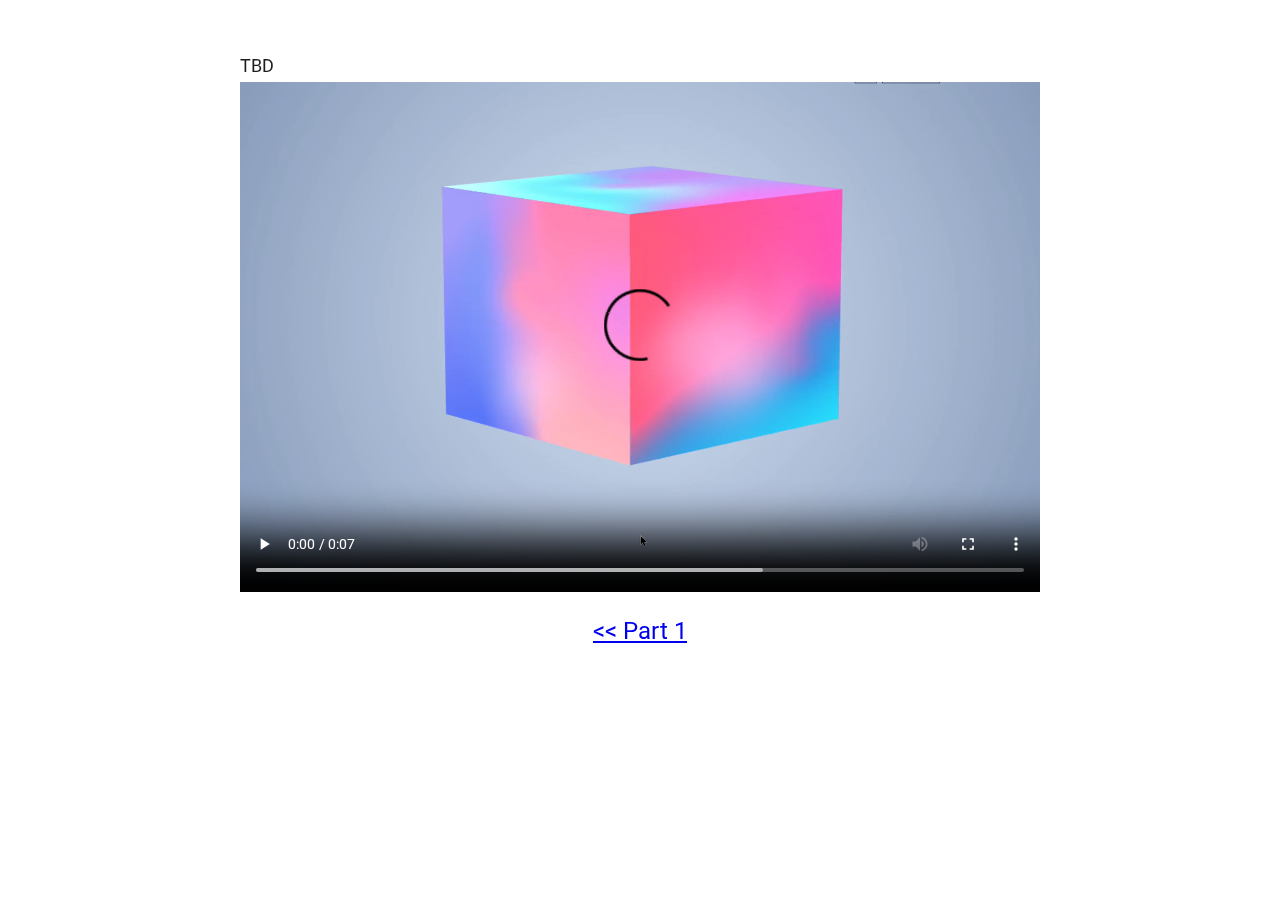
==== webgl-intro-part-2.html @ ef6c92c6 "added WebGl article 1st page" ====
<!DOCTYPE html>
<html lang="en">

<head>
    <meta charset="utf-8" />
    <link href="https://fonts.googleapis.com/css2?family=Roboto&display=swap" rel="stylesheet" />
    <link rel="stylesheet" href="styles/main.css">
</head>

<body>
    <div class="page-content">
        TBD
        <video controls>
            <source src="video/final.mp4" type="video/webm">
        </video>
        <p class='horizontally-centered-content'>
            <a href="index.html" class="page-link">&lt;&lt; Part 1</a>
        </p>
    </div>
</body>

</html>
---- styles/main.css ----
html,
body {
  margin: 0;
  padding: 0;
}

body {
  font-family: "Roboto", sans-serif;
  line-height: 1.75;
  font-size: 18px;
  color: #1d1d1d;
}

.page-content {
  max-width: 800px;
  margin: 50px auto;
}

img,
video {
  display: block;
  margin: 0 auto;
  width: 100%;
}

b {
  /* TODO: pick right color
  color: #e414e3; */
}

.horizontally-centered-content {
  text-align: center;
}

.page-link {
  font-size: 24px;
}
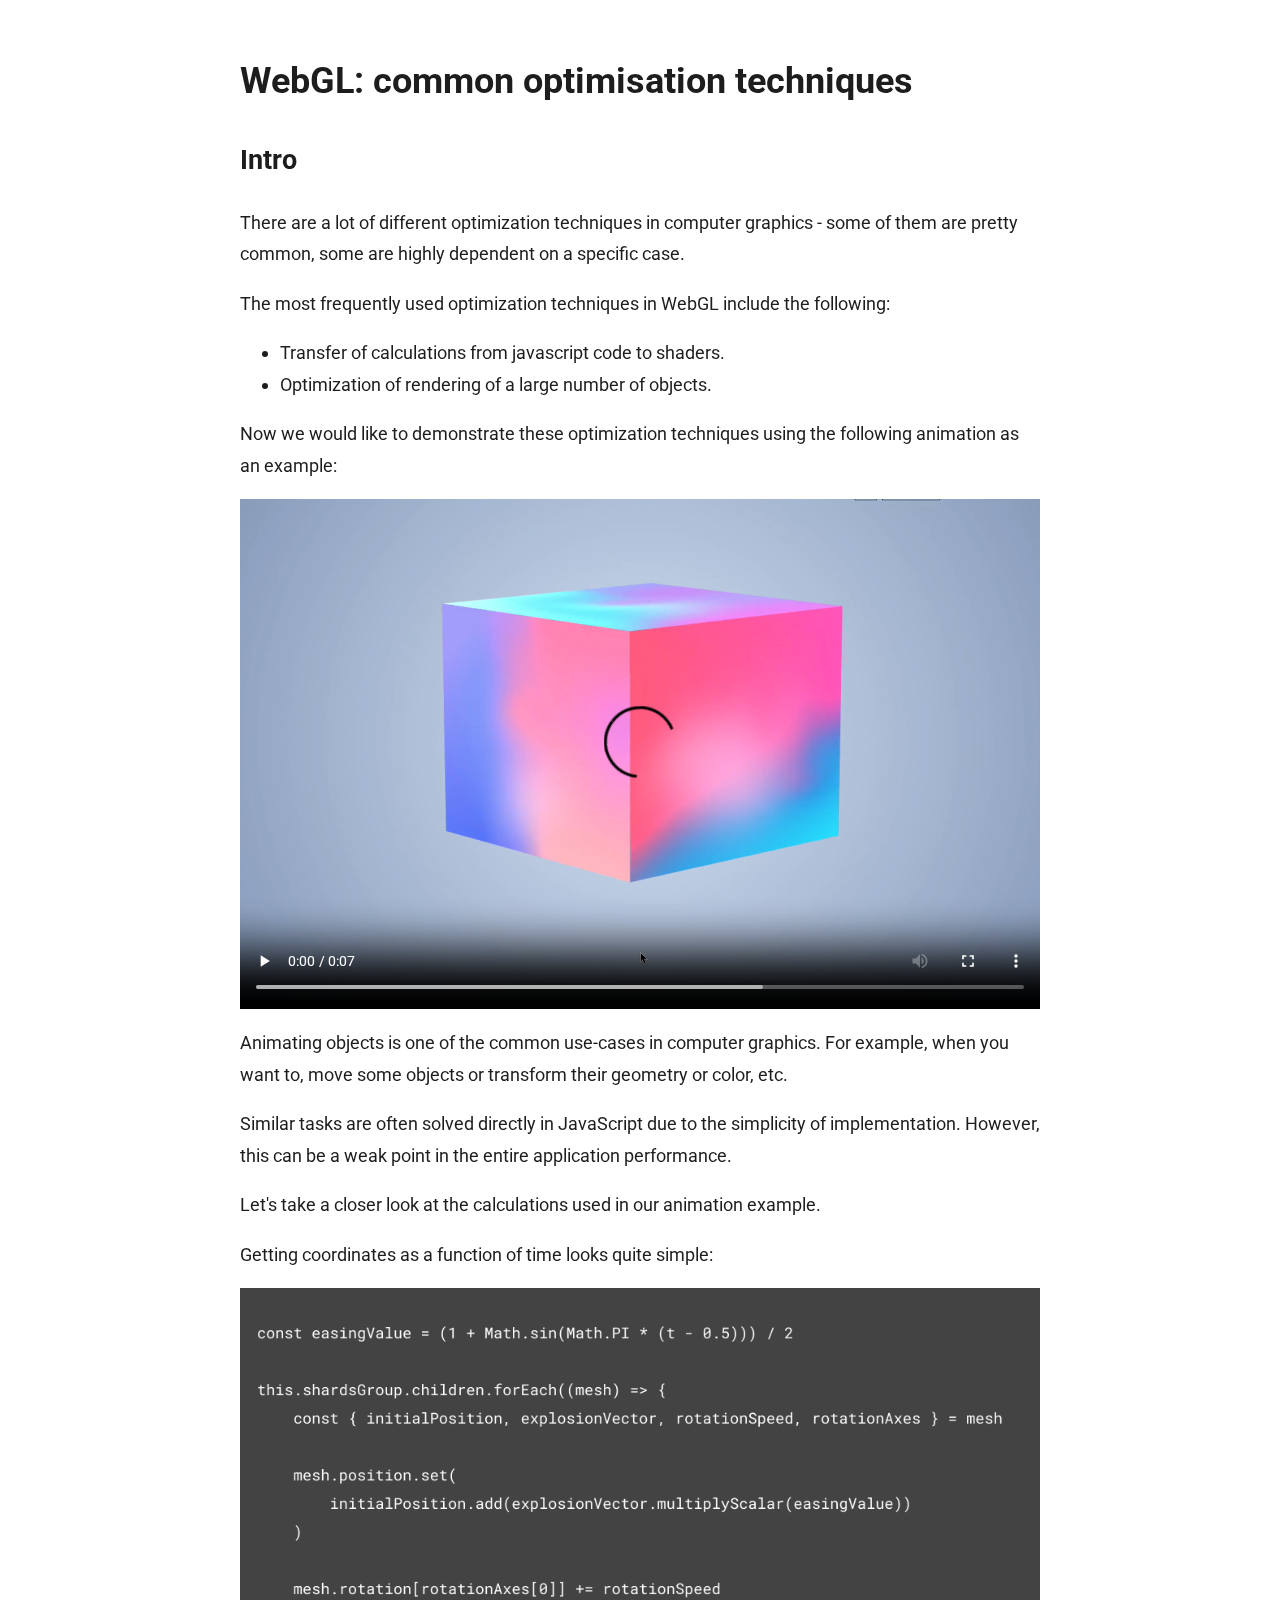
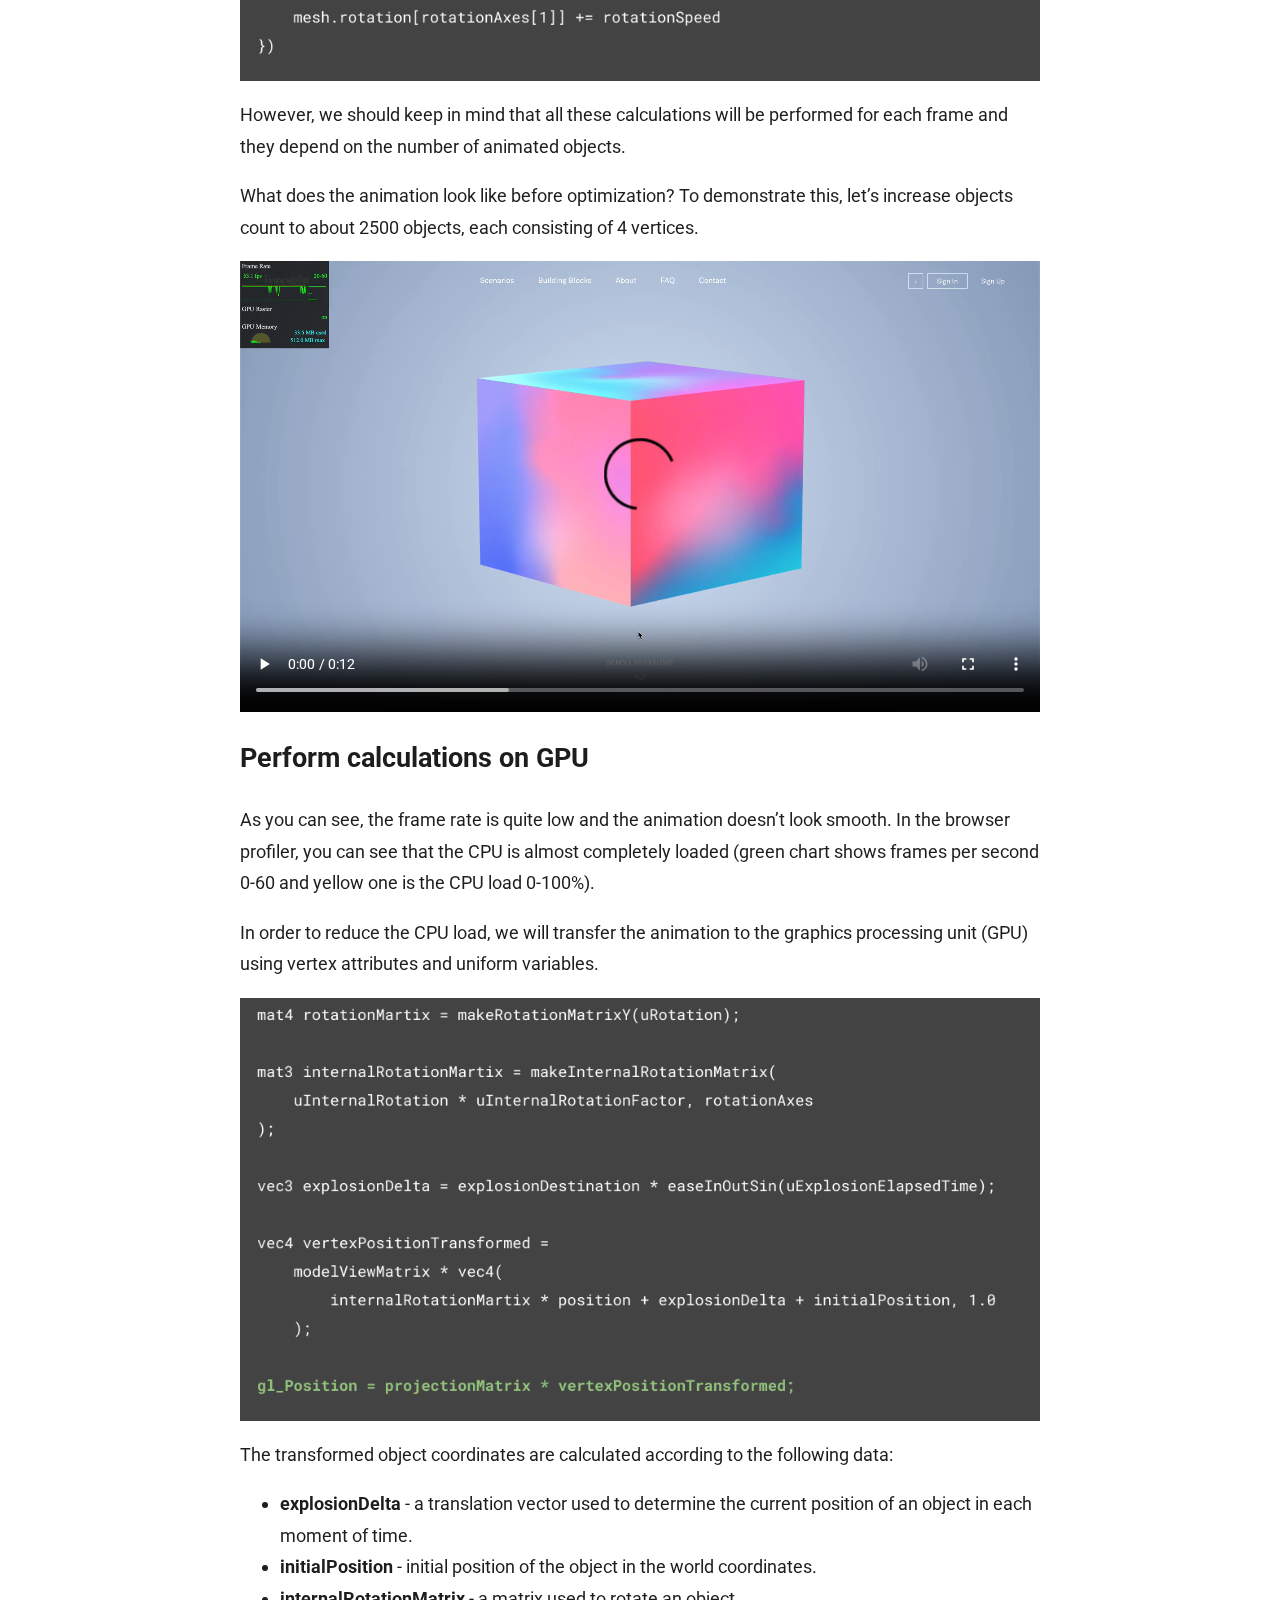
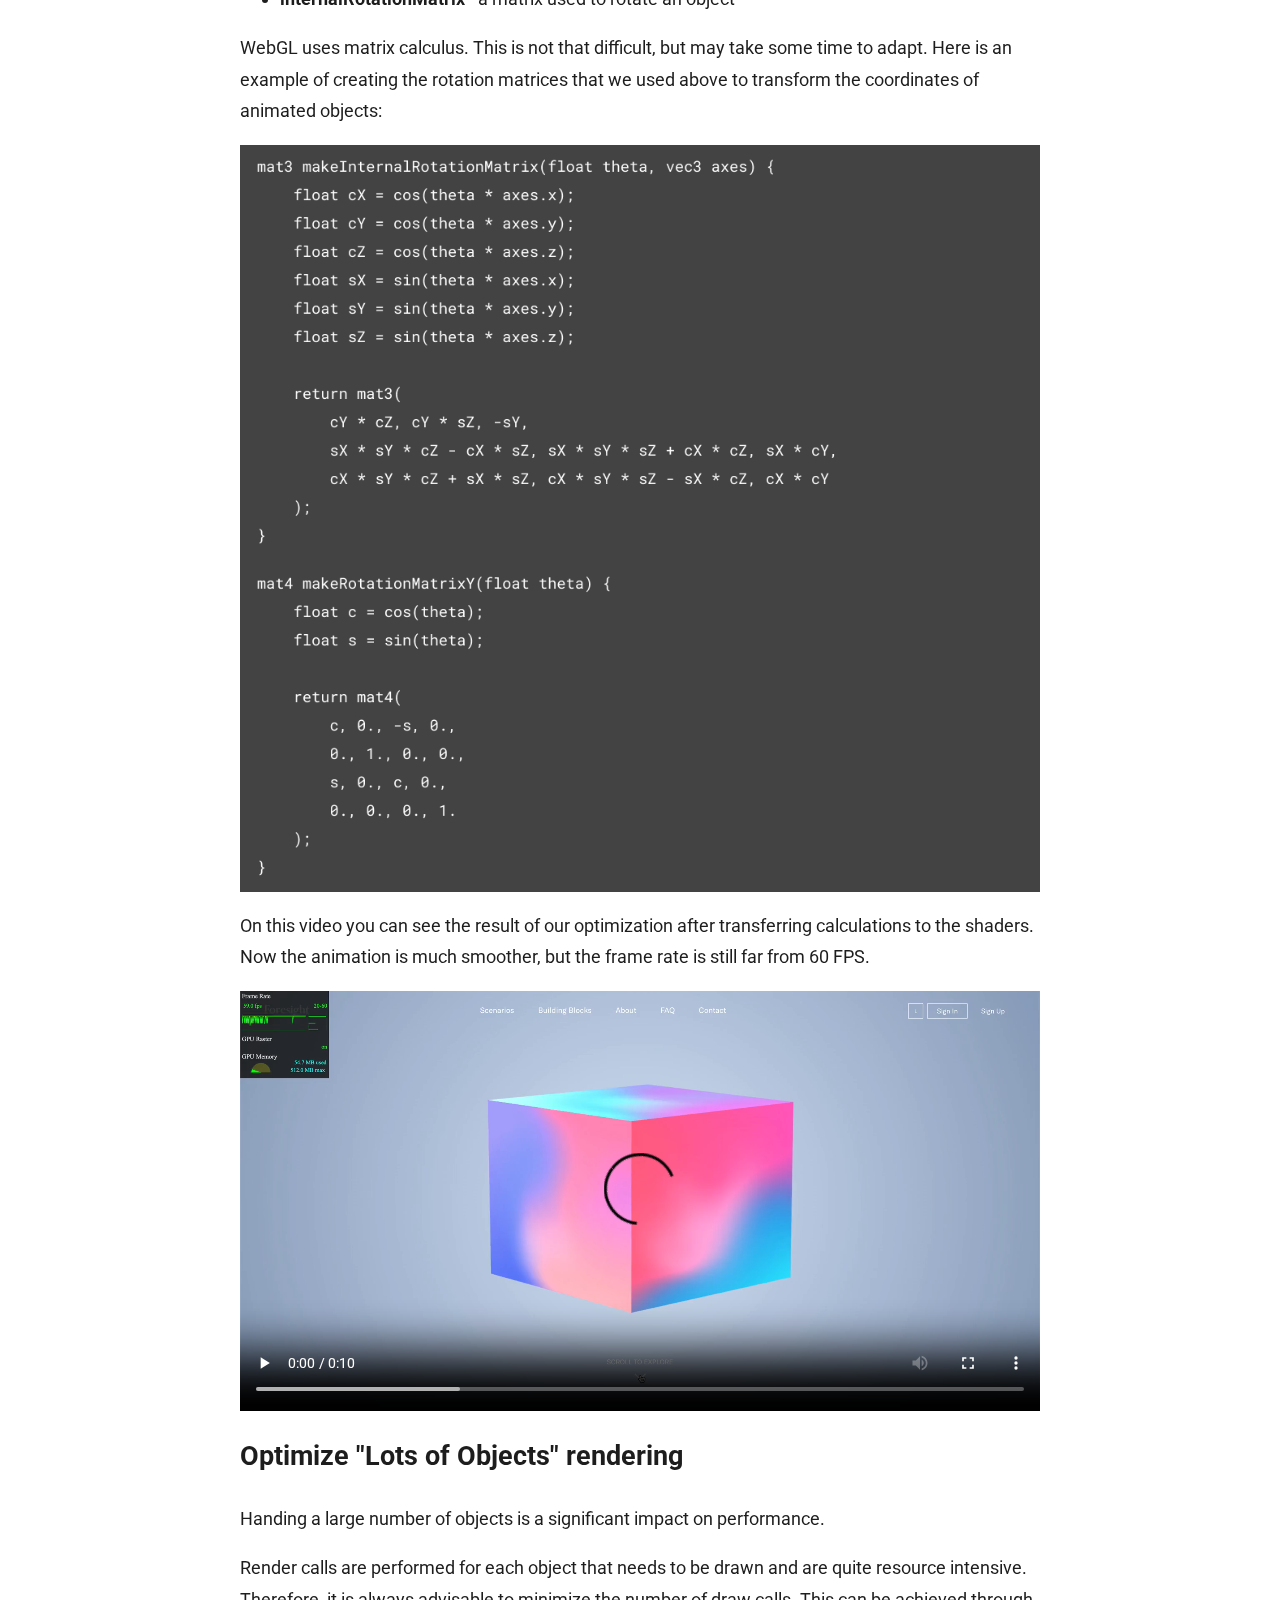
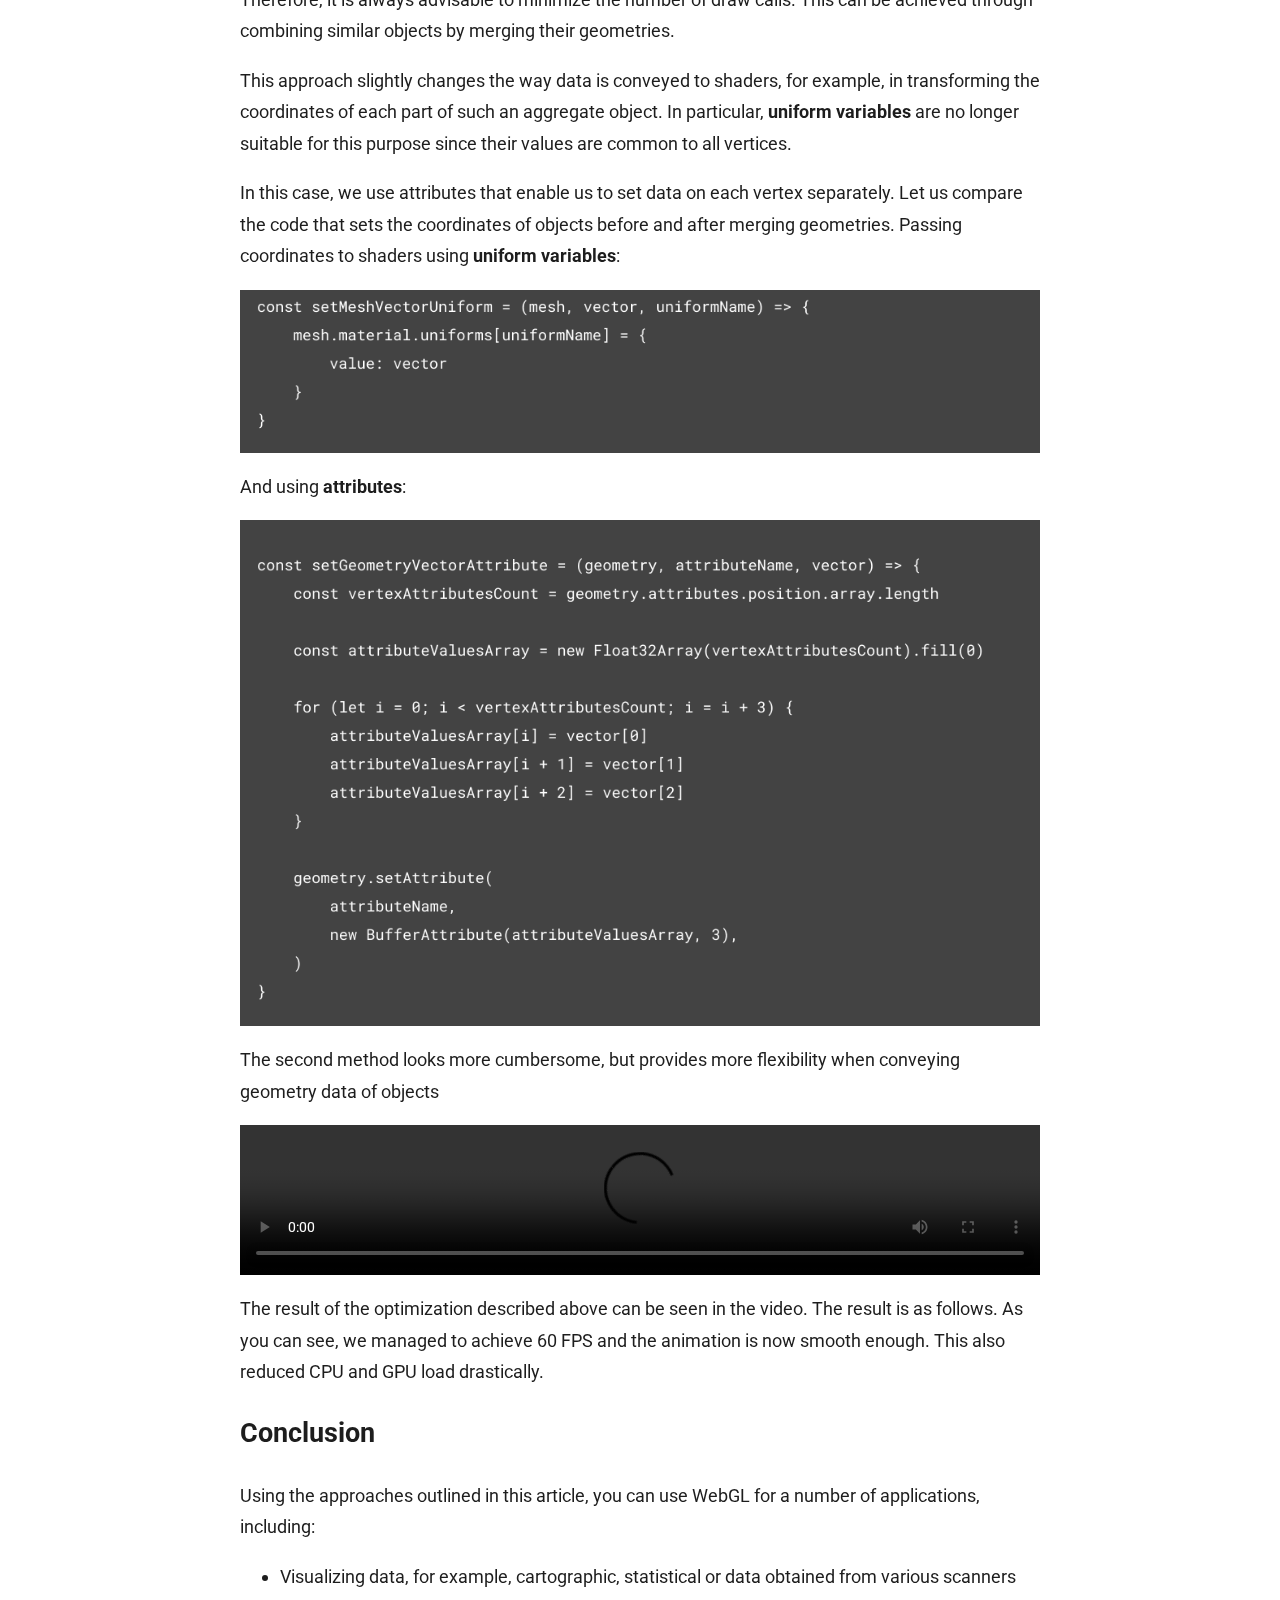
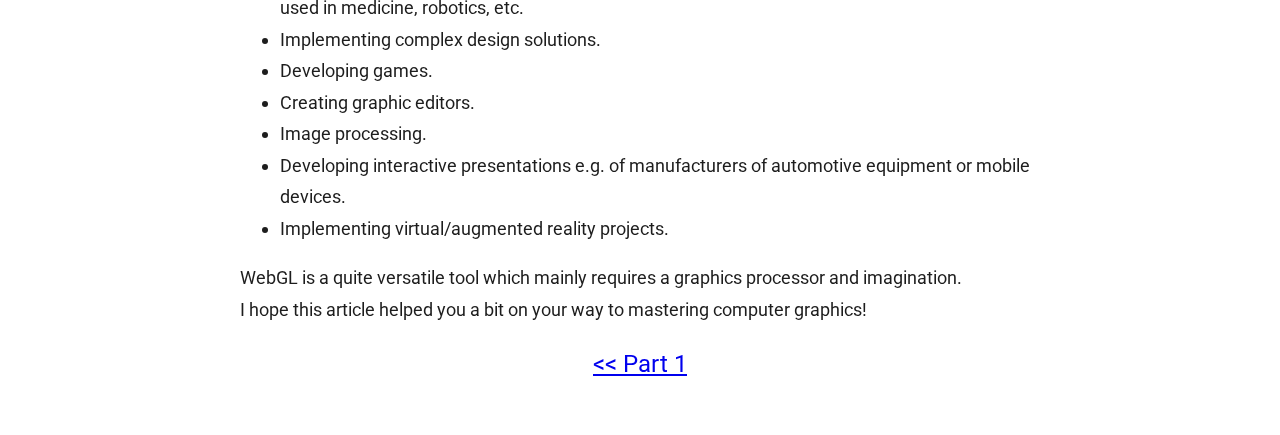
==== commit cda35391: "added WebGl article 2nd page" ====
--- a/webgl-intro-part-2.html
+++ b/webgl-intro-part-2.html
@@ -9,10 +9,163 @@
 
 <body>
     <div class="page-content">
-        TBD
+        <h1>WebGL: common optimisation techniques</h1>
+        <h2>Intro</h2>
+        <p>
+            There are a lot of different optimization techniques in computer graphics - some of them are pretty common,
+            some are highly dependent on a specific case.
+        </p>
+        <p>
+            The most frequently used optimization techniques in WebGL include the following:
+        </p>
+        <ul>
+            <li>
+                Transfer of calculations from javascript code to shaders.
+            </li>
+            <li>
+                Optimization of rendering of a large number of objects.
+            </li>
+        </ul>
+        <p>
+            Now we would like to demonstrate these optimization techniques using the following animation as an example:
+        </p>
         <video controls>
             <source src="video/final.mp4" type="video/webm">
         </video>
+        <p>
+            Animating objects is one of the common use-cases in computer graphics. For example, when you want to, move
+            some objects or transform their geometry or color, etc.
+        </p>
+        <p>
+            Similar tasks are often solved directly in JavaScript due to the simplicity of implementation. However, this
+            can be a weak point in the entire application performance.
+        </p>
+        <p>
+            Let's take a closer look at the calculations used in our animation example.
+        </p>
+        <p>
+            Getting coordinates as a function of time looks quite simple:
+        </p>
+        <img src="img/part-2/cpu-calc.png" />
+        <p>
+            However, we should keep in mind that all these calculations will be performed for each frame and they depend
+            on the number of animated objects.
+        </p>
+        <p>
+            What does the animation look like before optimization? To demonstrate this, let’s increase objects count to
+            about 2500 objects, each consisting of 4 vertices.
+        </p>
+        <video controls>
+            <source src="video/before-optimisation.mp4" type="video/webm">
+        </video>
+        <h2>Perform calculations on GPU</h2>
+        <p>
+            As you can see, the frame rate is quite low and the animation doesn’t look smooth. In the browser profiler,
+            you can see that the CPU is almost completely loaded (green chart shows frames per second 0-60 and yellow
+            one is the CPU load 0-100%).
+        </p>
+        <p>
+            In order to reduce the CPU load, we will transfer the animation to the graphics processing unit (GPU) using
+            vertex attributes and uniform variables.
+        </p>
+        <img src="img/part-2/gpu-calc.png" />
+        <p>
+            The transformed object coordinates are calculated according to the following data:
+        </p>
+        <ul>
+            <li>
+                <b>explosionDelta</b> - a translation vector used to determine the current position of an object in each
+                moment of time.
+            </li>
+            <li>
+                <b>initialPosition</b> - initial position of the object in the world coordinates.
+            </li>
+            <li>
+                <b>internalRotationMatrix</b> - a matrix used to rotate an object
+            </li>
+        </ul>
+        <p>
+            WebGL uses matrix calculus. This is not that difficult, but may take some time to adapt. Here is an example
+            of creating the rotation matrices that we used above to transform the coordinates of animated objects:
+        </p>
+        <img src="img/part-2/matrix-example.png" />
+        <p>
+            On this video you can see the result of our optimization after transferring calculations to the shaders.
+            Now the animation is much smoother, but the frame rate is still far from 60 FPS.
+        </p>
+        <video controls>
+            <source src="video/gpu-calc.mp4" type="video/webm">
+        </video>
+
+        <h2>Optimize "Lots of Objects" rendering</h2>
+        <p>
+            Handing a large number of objects is a significant impact on performance.
+        </p>
+        <p>
+            Render calls are performed for each object that needs to be drawn and are quite resource intensive.
+            Therefore, it is always advisable to minimize the number of draw calls. This can be achieved through
+            combining similar objects by merging their geometries.
+        </p>
+        <p>
+            This approach slightly changes the way data is conveyed to shaders, for example, in transforming the
+            coordinates of each part of such an aggregate object. In particular, <b>uniform variables</b> are no longer
+            suitable for this purpose since their values ​​are common to all vertices.
+        </p>
+        <p>
+            In this case, we use attributes that enable us to set data on each vertex separately. Let us compare the
+            code that sets the coordinates of objects before and after merging geometries. Passing coordinates to
+            shaders using <b>uniform variables</b>:
+        </p>
+        <img src="img/part-2/set-coords-before-merge-geom.png" />
+        <p>
+            And using <b>attributes</b>:
+        </p>
+        <img src="img/part-2/set-coords-after-merge-geom.png" />
+        <p>
+            The second method looks more cumbersome, but provides more flexibility when conveying geometry data of
+            objects
+        </p>
+        <video controls>
+            <source src="video/after-optimisation.mp4" type="video/webm">
+        </video>
+        <p>
+            The result of the optimization described above can be seen in the video. The result is as follows. As you
+            can see, we managed to achieve 60 FPS and the animation is now smooth enough. This also reduced CPU and GPU
+            load drastically.
+        </p>
+        <h2>Conclusion</h2>
+        <p>
+            Using the approaches outlined in this article, you can use WebGL for a number of applications, including:
+        </p>
+        <ul>
+            <li>
+                Visualizing data, for example, cartographic, statistical or data obtained from various scanners used in
+                medicine, robotics, etc.
+            </li>
+            <li>
+                Implementing complex design solutions.
+            </li>
+            <li>
+                Developing games.
+            </li>
+            <li>
+                Creating graphic editors.
+            </li>
+            <li>
+                Image processing.
+            </li>
+            <li>
+                Developing interactive presentations e.g. of manufacturers of automotive equipment or mobile devices.
+            </li>
+            <li>
+                Implementing virtual/augmented reality projects.
+            </li>
+        </ul>
+        <p>
+            WebGL is a quite versatile tool which mainly requires a graphics processor and imagination.
+            <br />
+            I hope this article helped you a bit on your way to mastering computer graphics!
+        </p>
         <p class='horizontally-centered-content'>
             <a href="index.html" class="page-link">&lt;&lt; Part 1</a>
         </p>
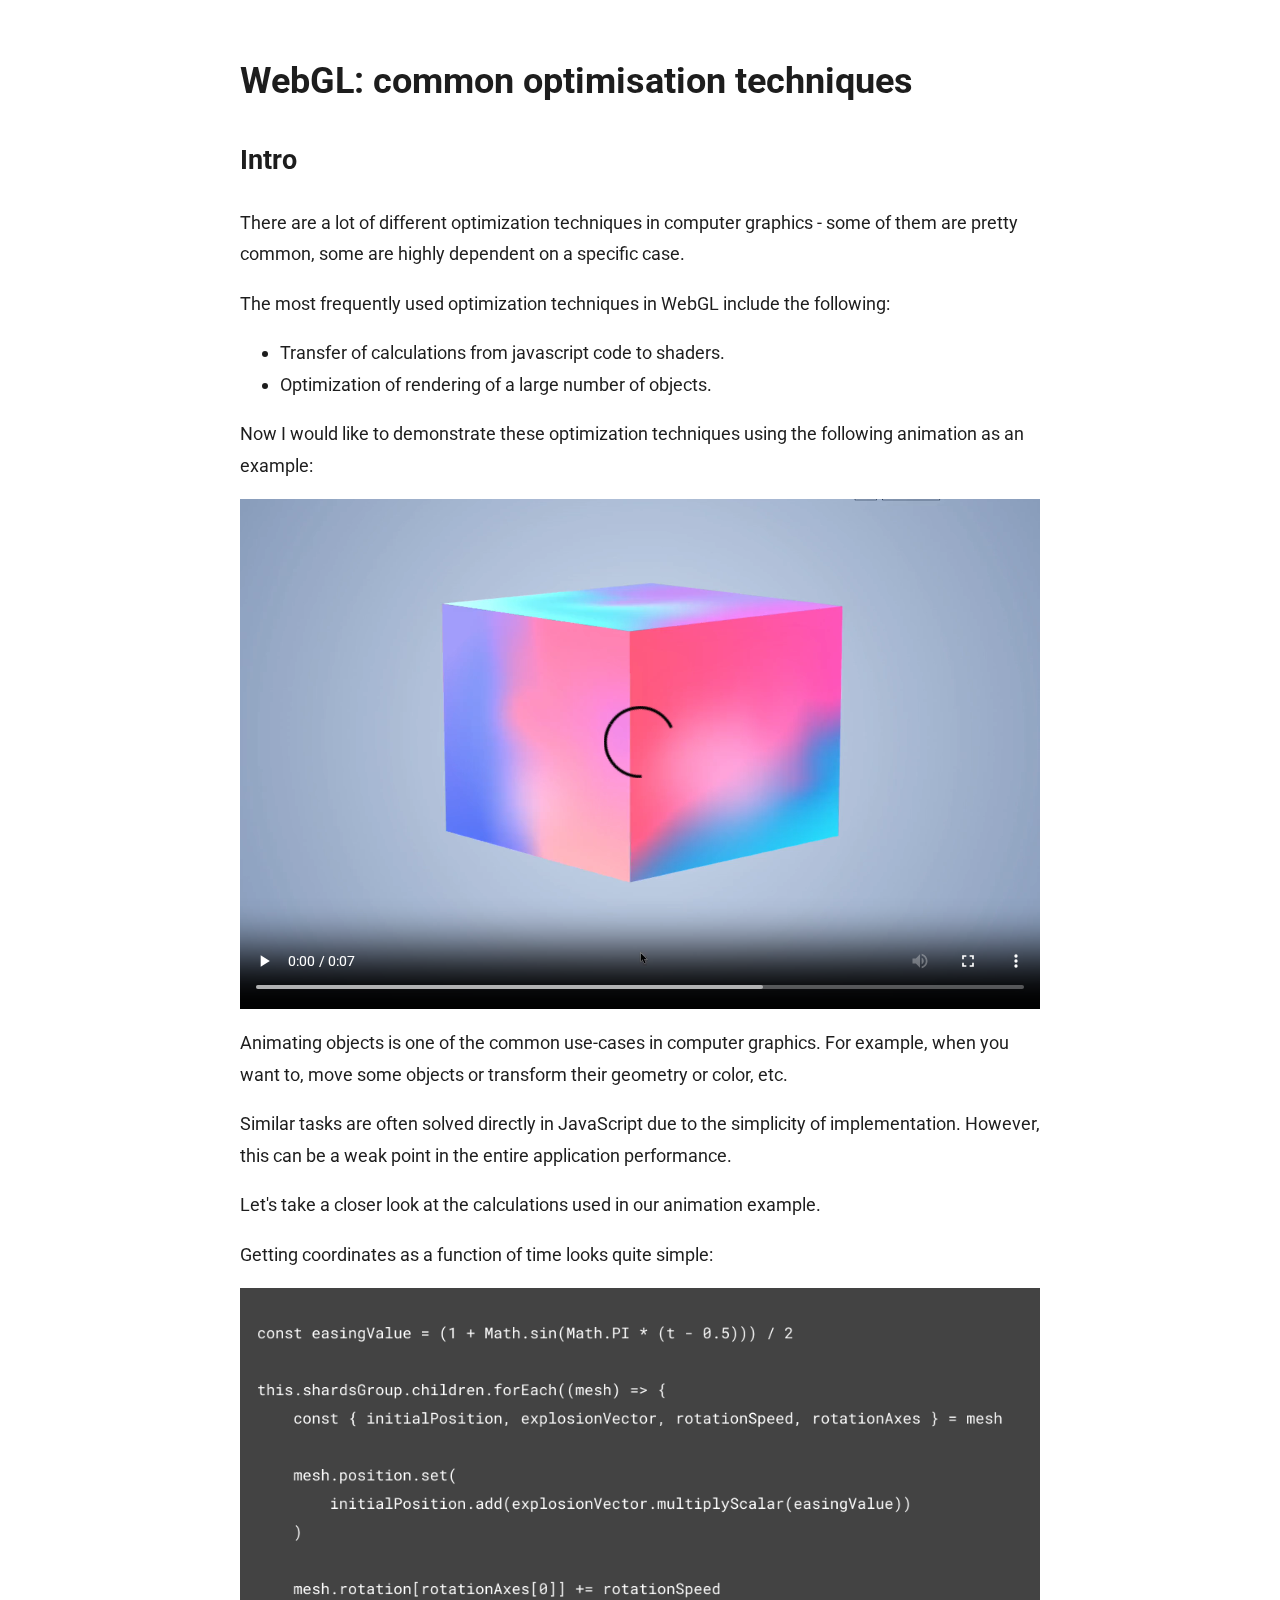
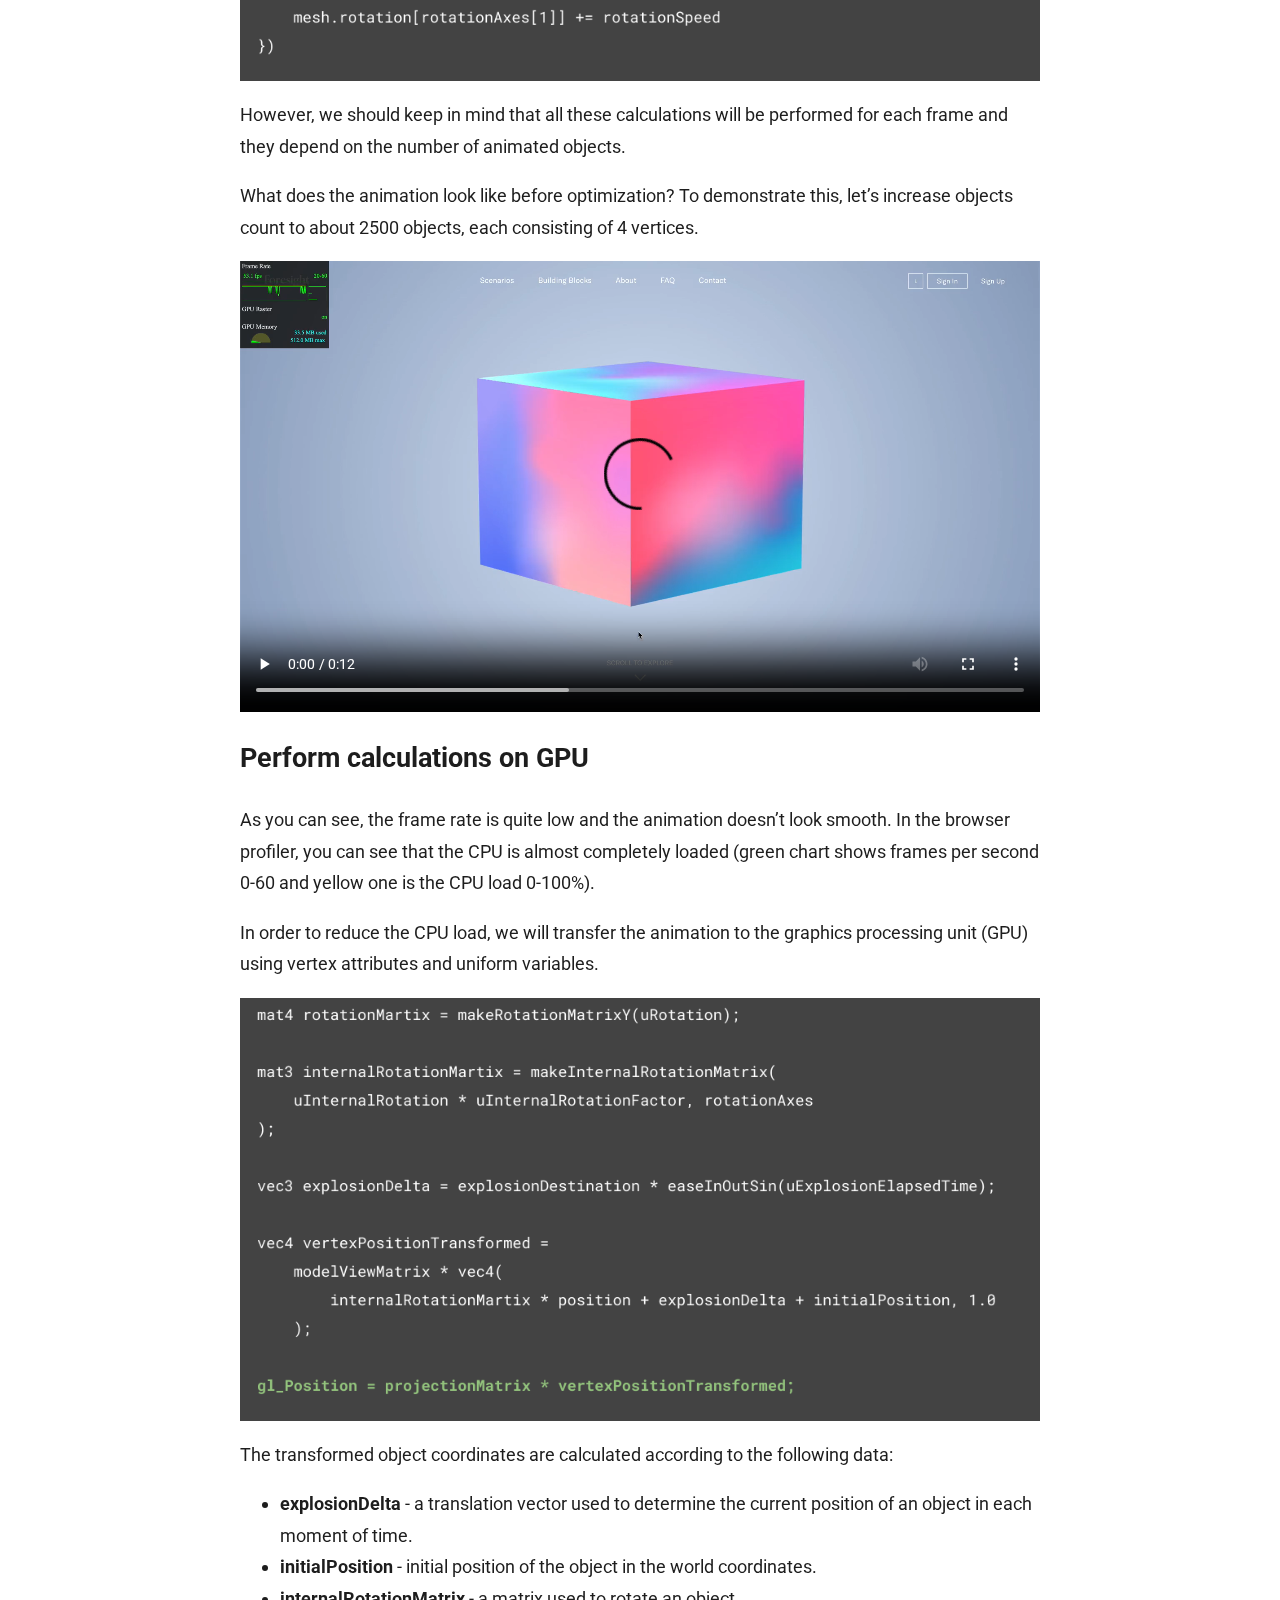
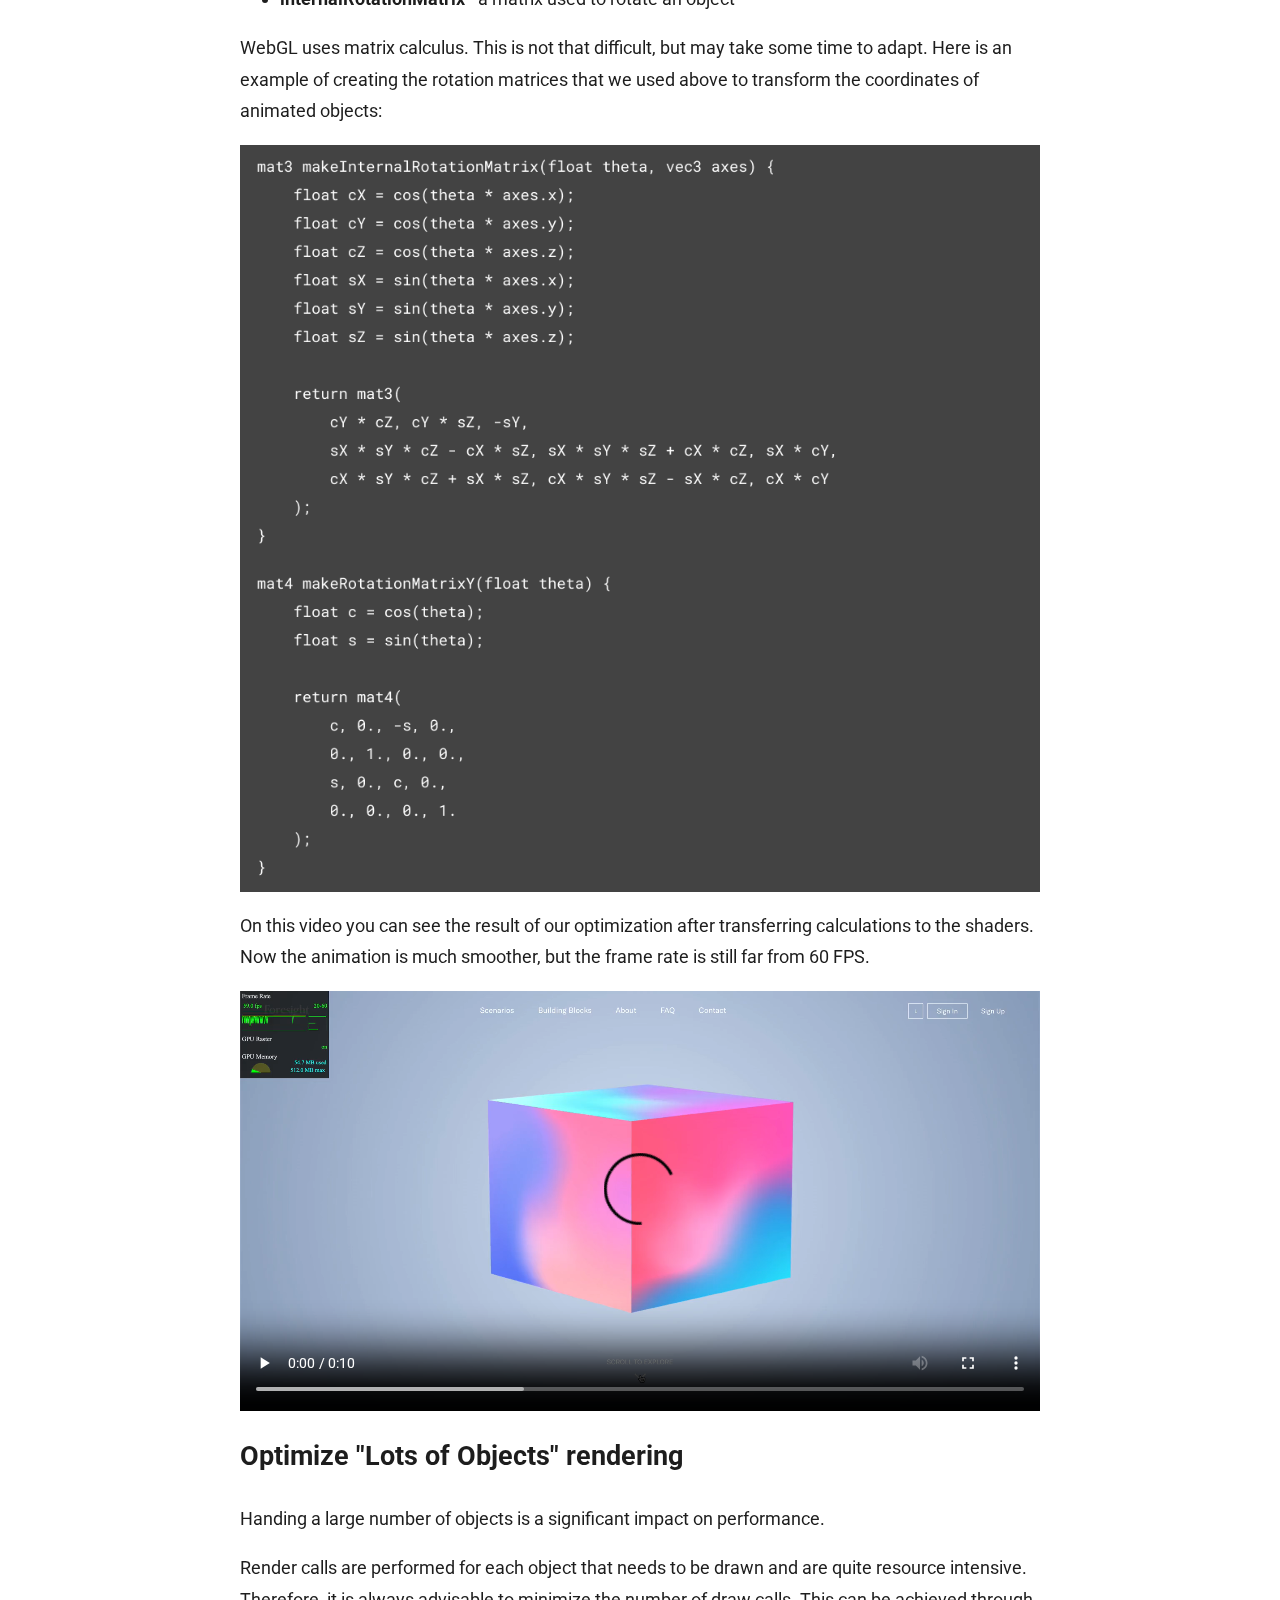
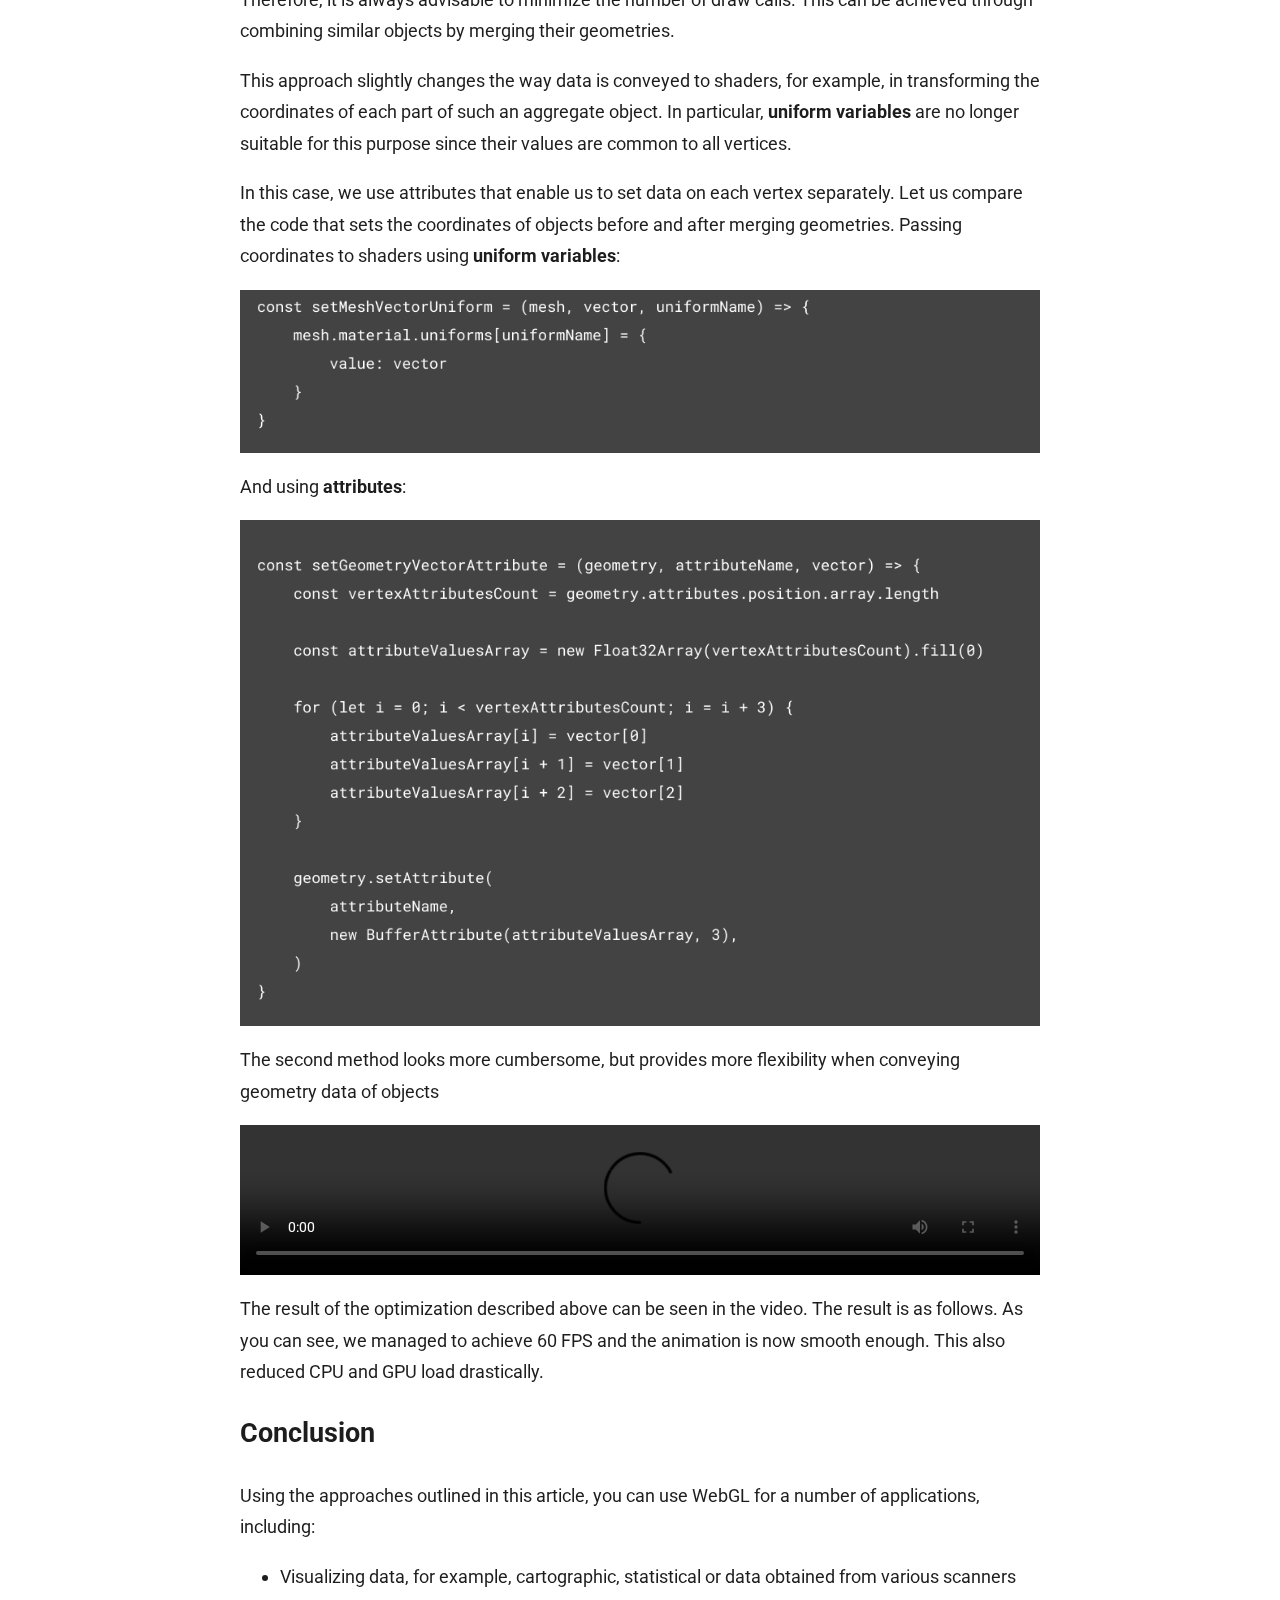
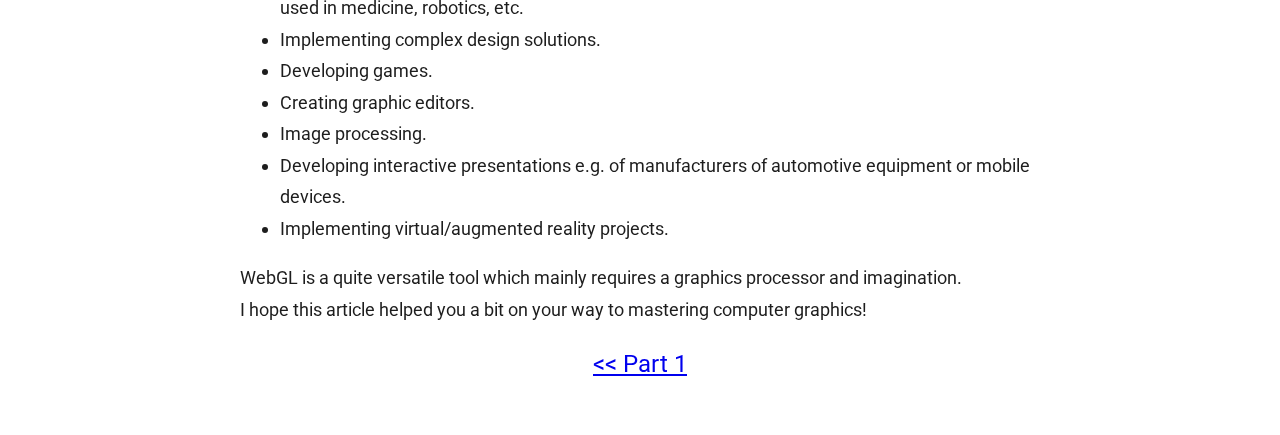
==== commit dcb9771f: "minor text edits" ====
--- a/webgl-intro-part-2.html
+++ b/webgl-intro-part-2.html
@@ -27,7 +27,7 @@
             </li>
         </ul>
         <p>
-            Now we would like to demonstrate these optimization techniques using the following animation as an example:
+            Now I would like to demonstrate these optimization techniques using the following animation as an example:
         </p>
         <video controls>
             <source src="video/final.mp4" type="video/webm">
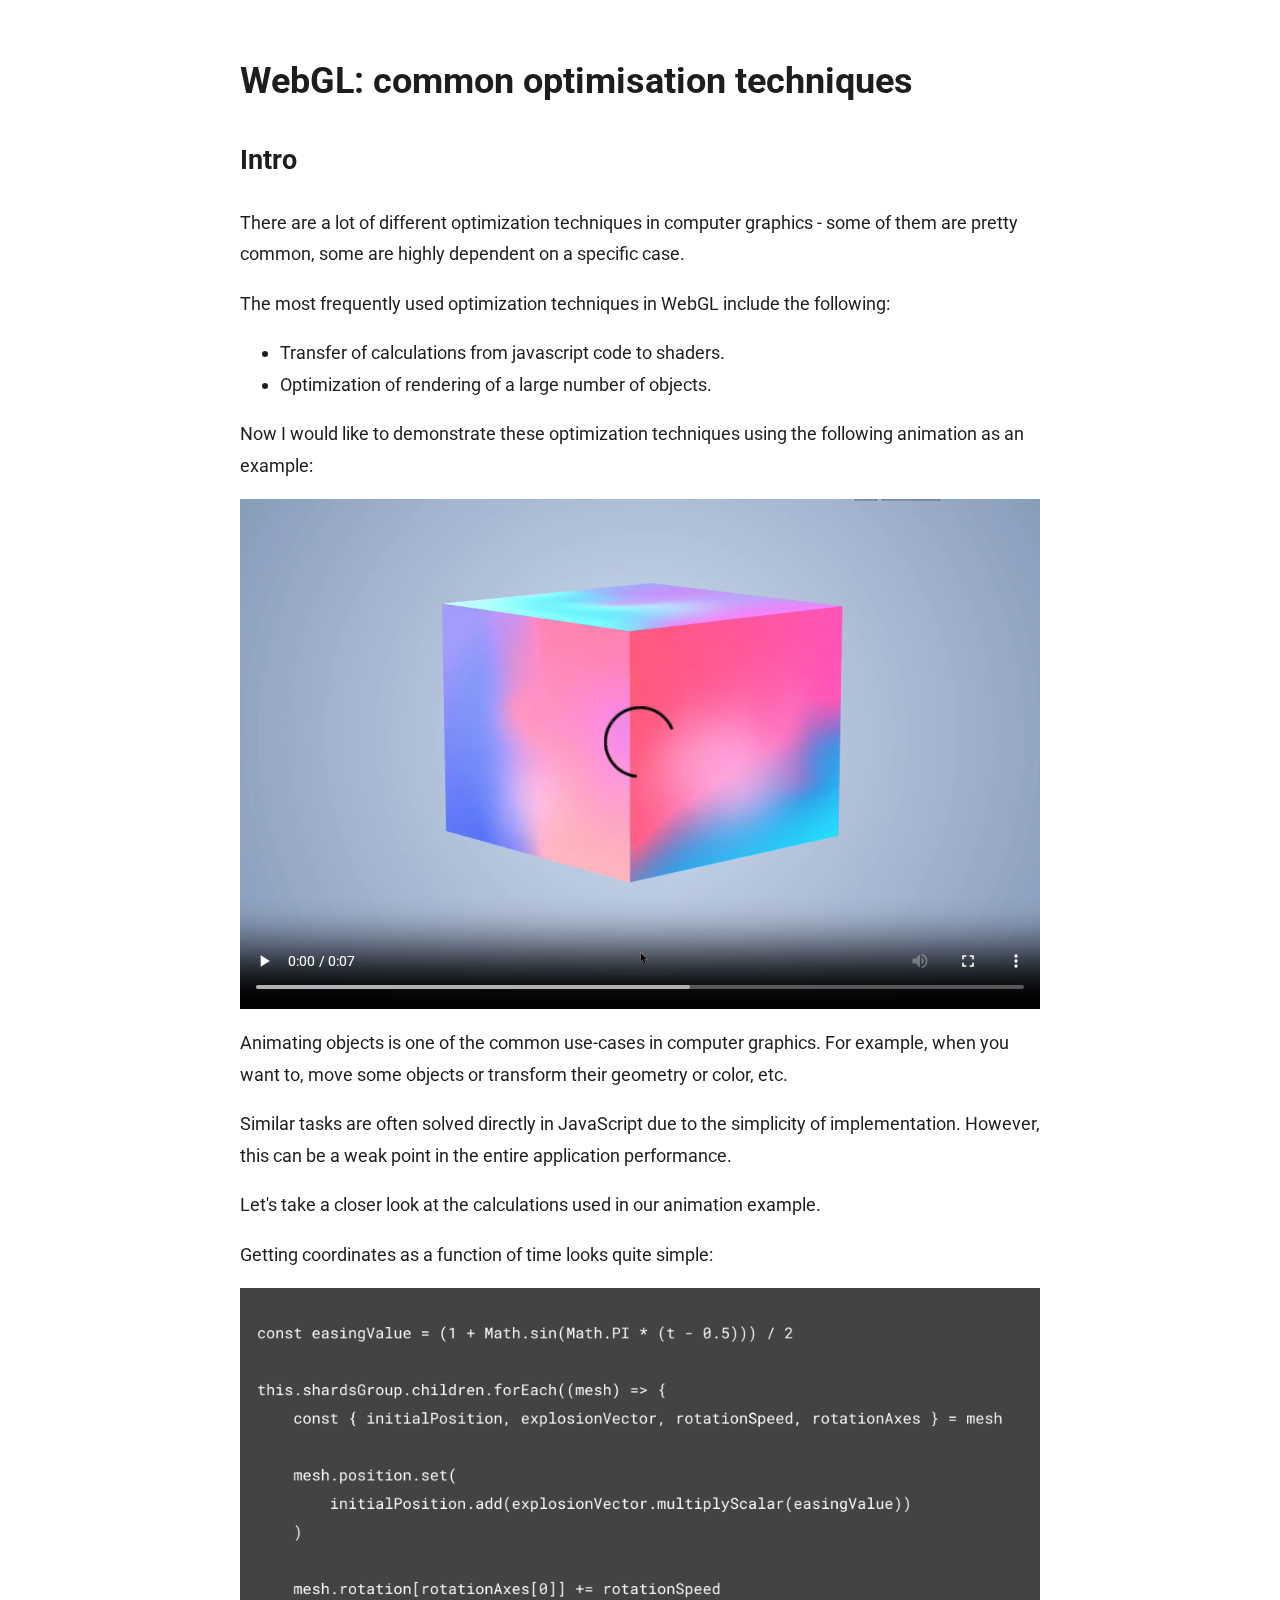
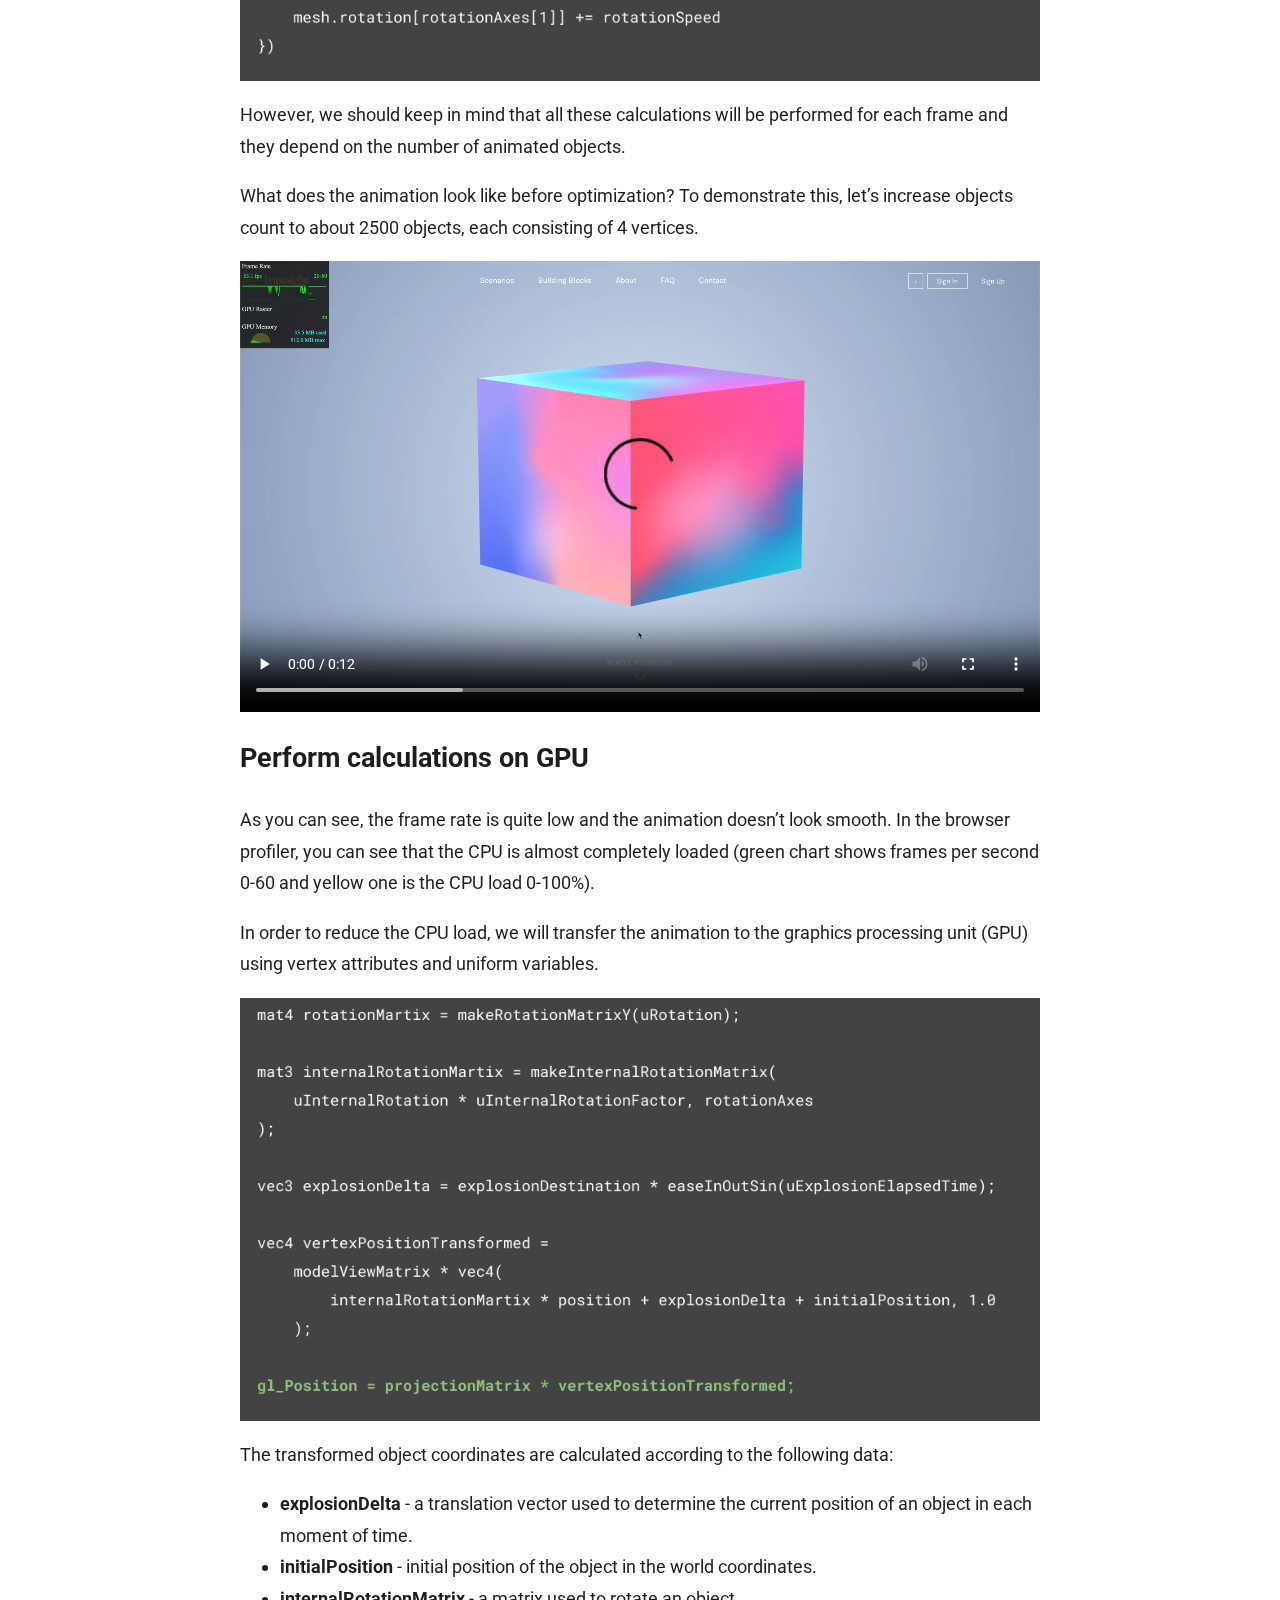
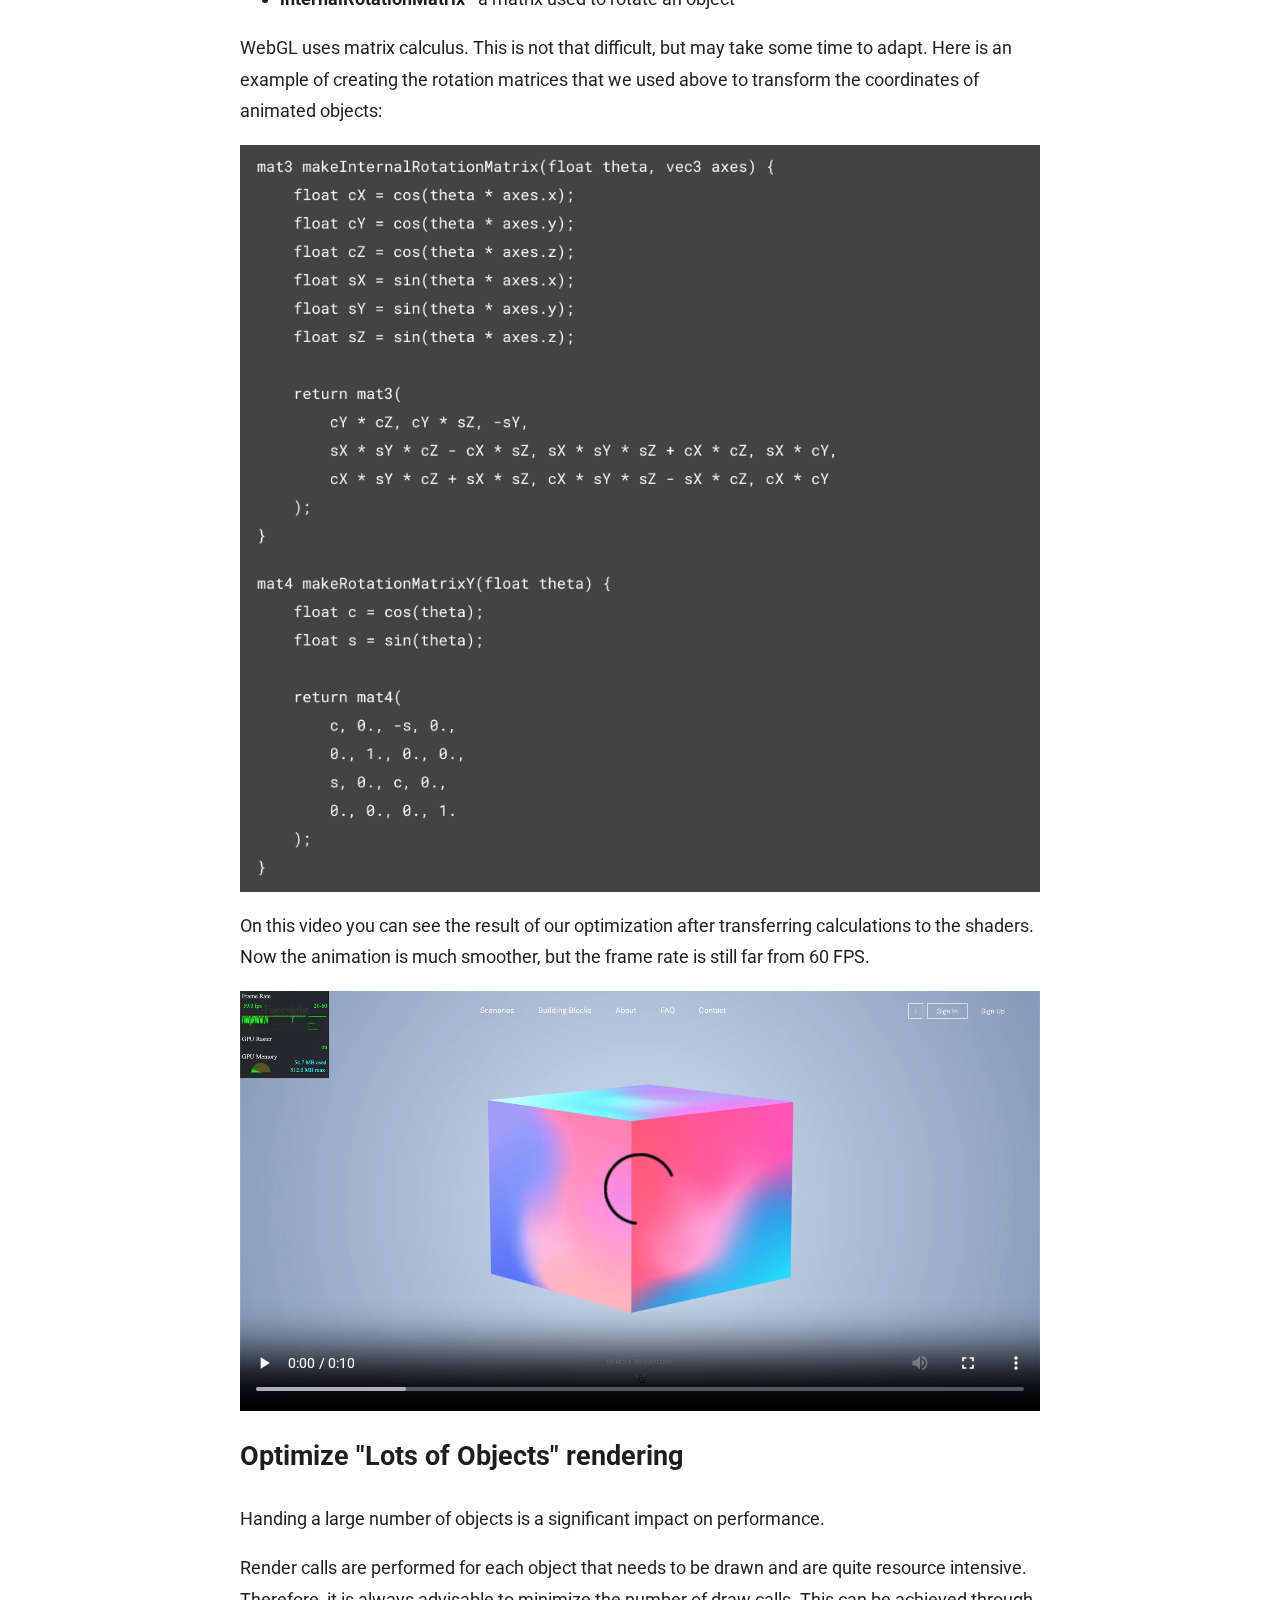
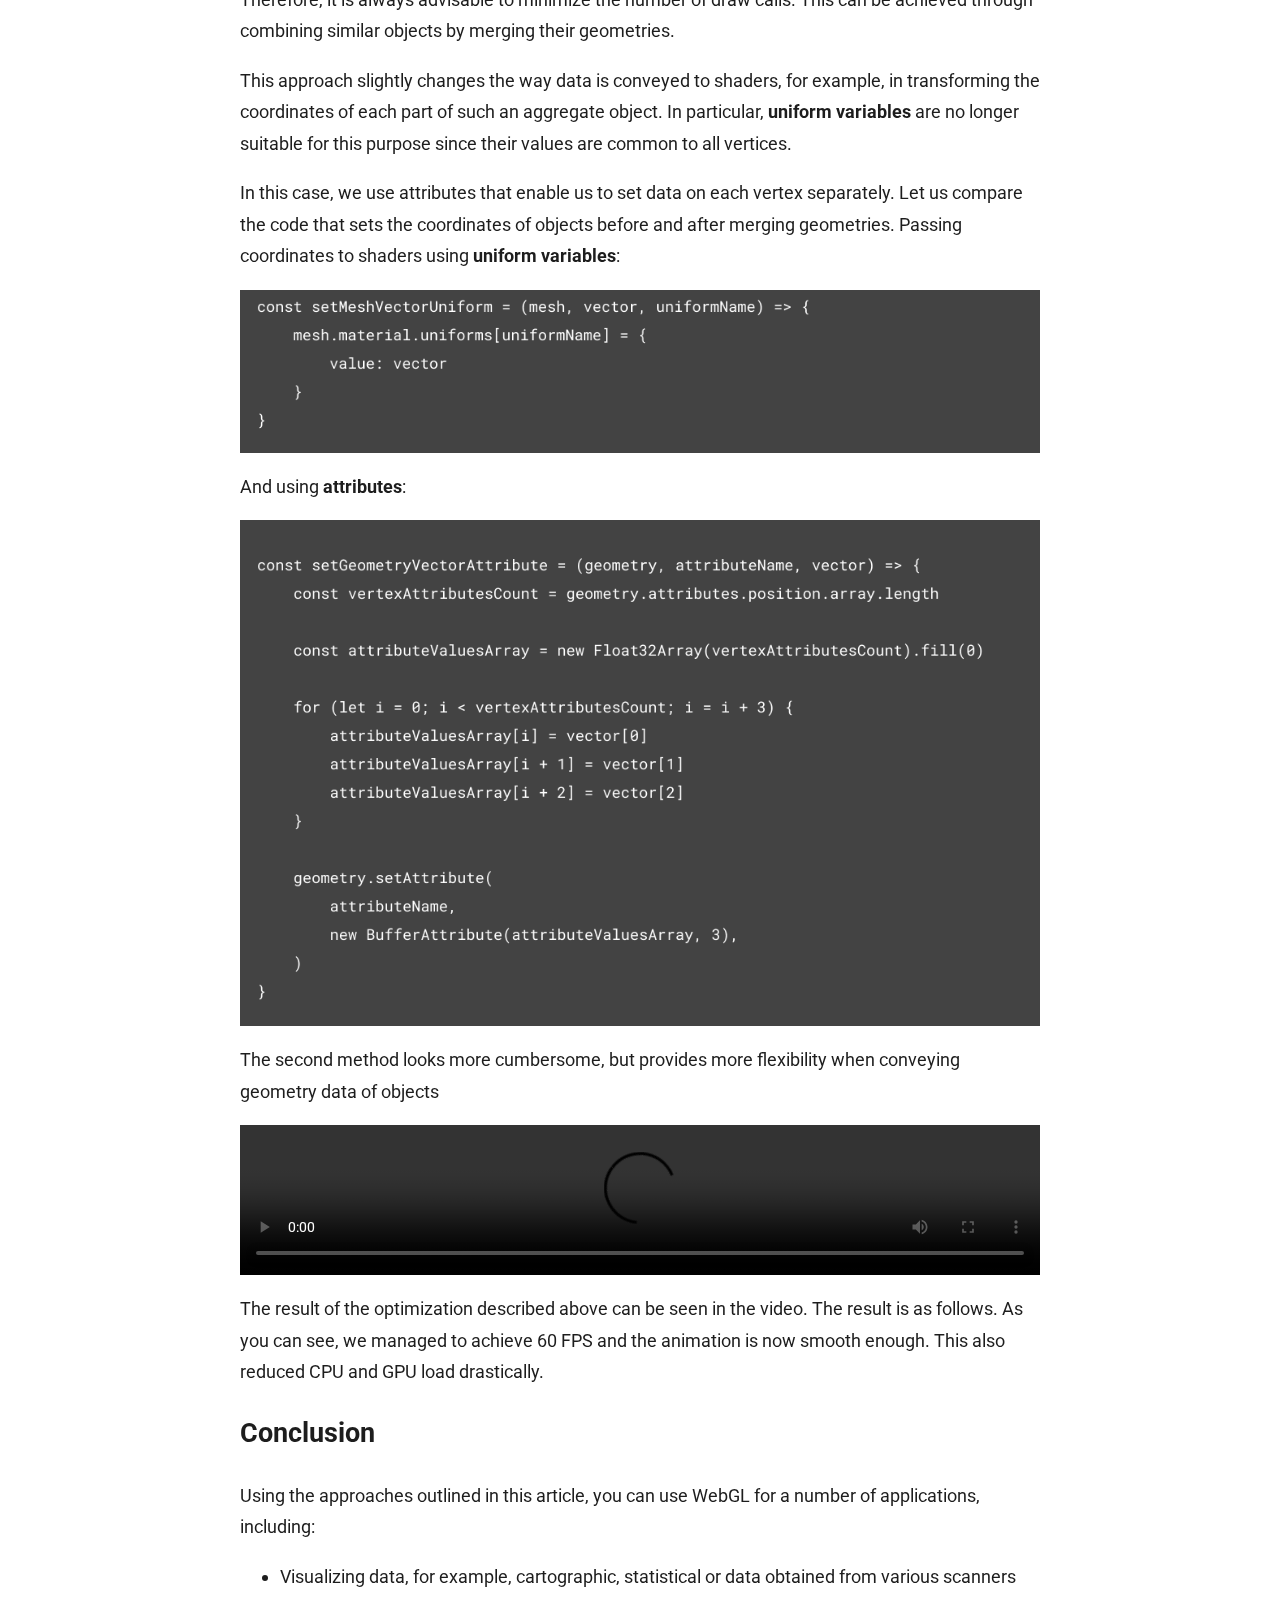
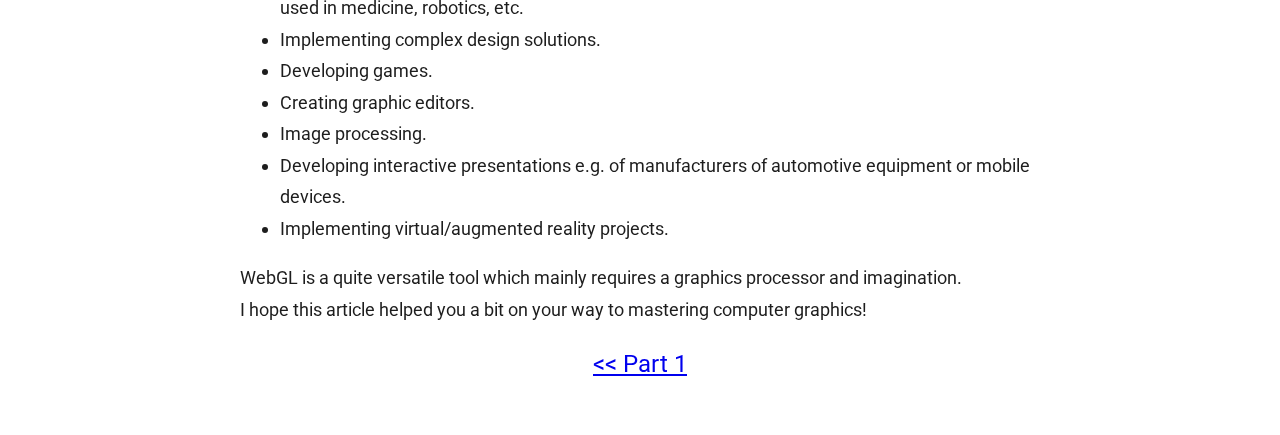
==== commit 0b69cf2a: "add responsiveness" ====
--- a/webgl-intro-part-2.html
+++ b/webgl-intro-part-2.html
@@ -5,6 +5,7 @@
     <meta charset="utf-8" />
     <link href="https://fonts.googleapis.com/css2?family=Roboto&display=swap" rel="stylesheet" />
     <link rel="stylesheet" href="styles/main.css">
+    <meta name="viewport" content="width=device-width, initial-scale=1.0">
 </head>
 
 <body>
--- a/styles/main.css
+++ b/styles/main.css
@@ -12,7 +12,9 @@
 }
 
 .page-content {
+  box-sizing: border-box;
   max-width: 800px;
+  width: 100%;
   margin: 50px auto;
 }
 
@@ -35,3 +37,24 @@
 .page-link {
   font-size: 24px;
 }
+
+@media screen and (max-width: 800px) {
+  body {
+    font-size: 16px;
+  }
+
+  .page-content {
+    margin: 0;
+    padding: 20px;
+  }
+}
+
+@media screen and (max-width: 450px) {
+  body {
+    font-size: 15px;
+  }
+
+  .page-content {
+    padding: 15px;
+  }
+}
